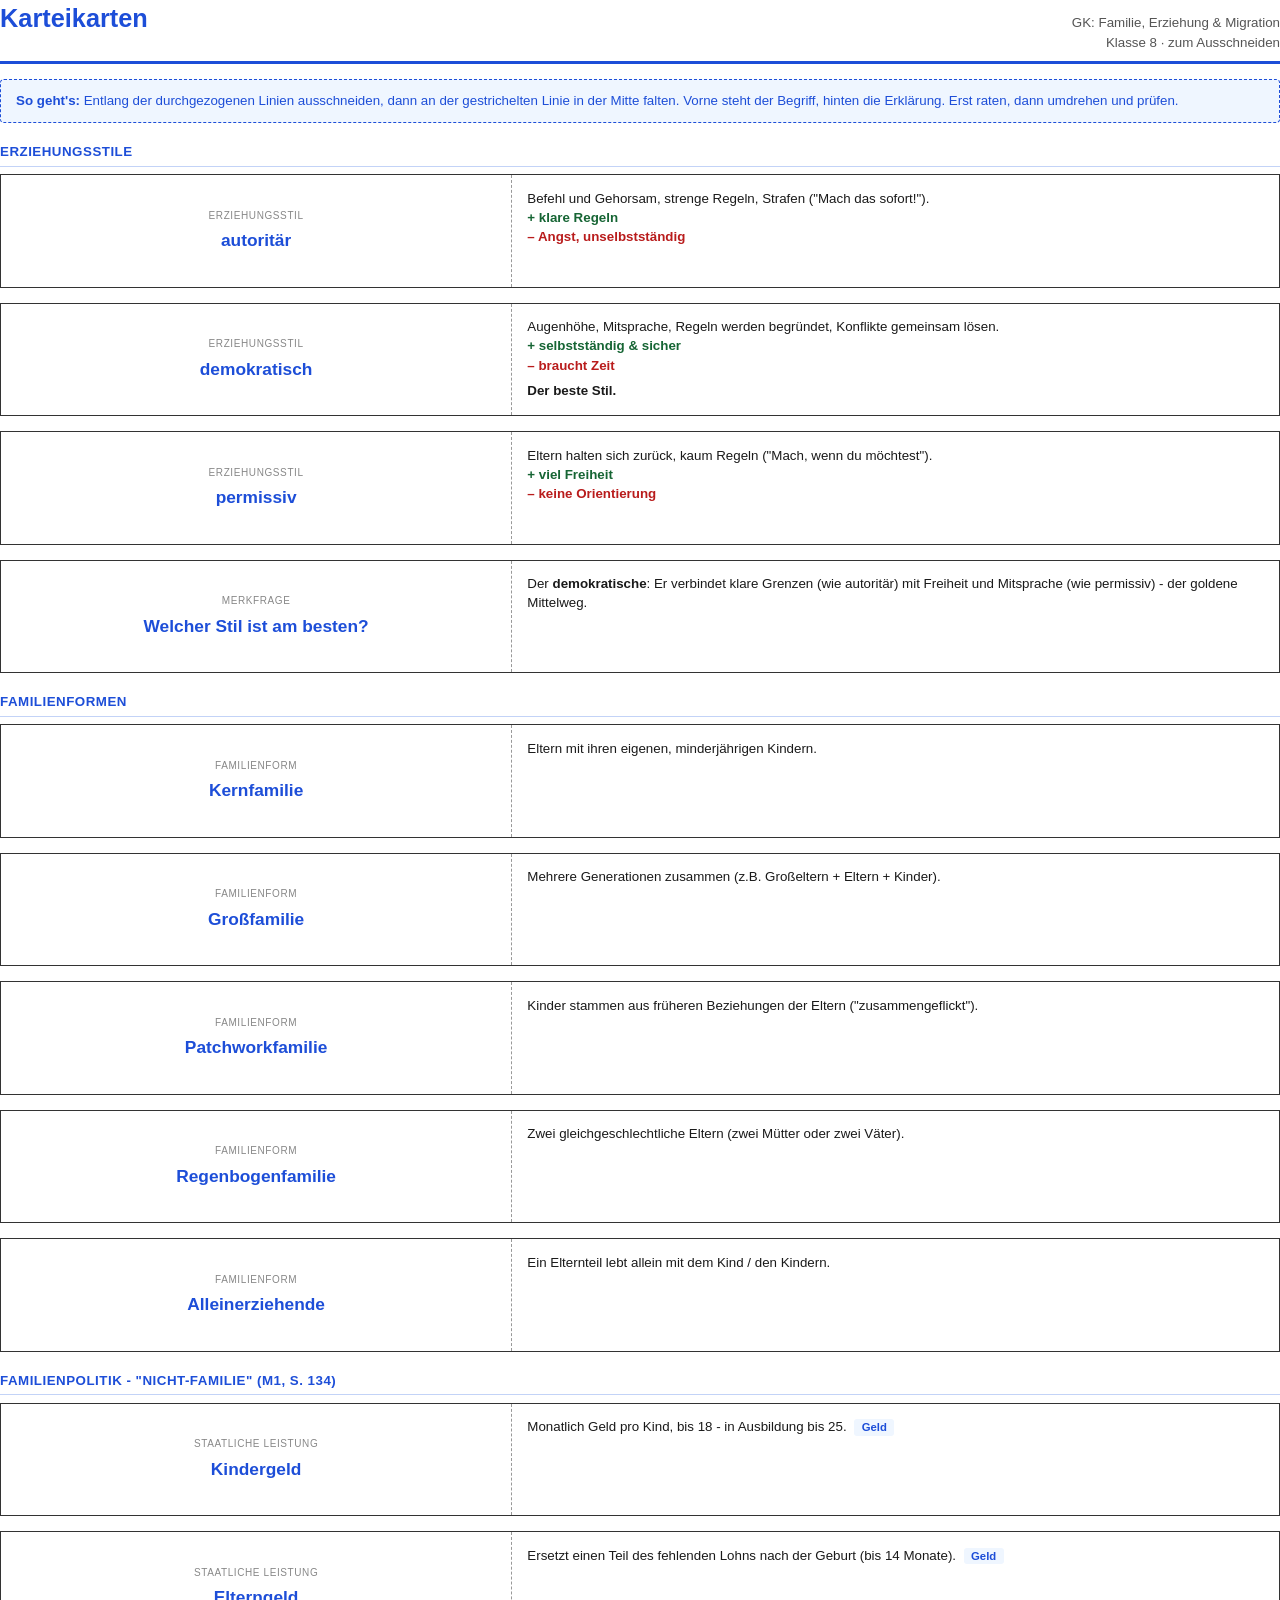
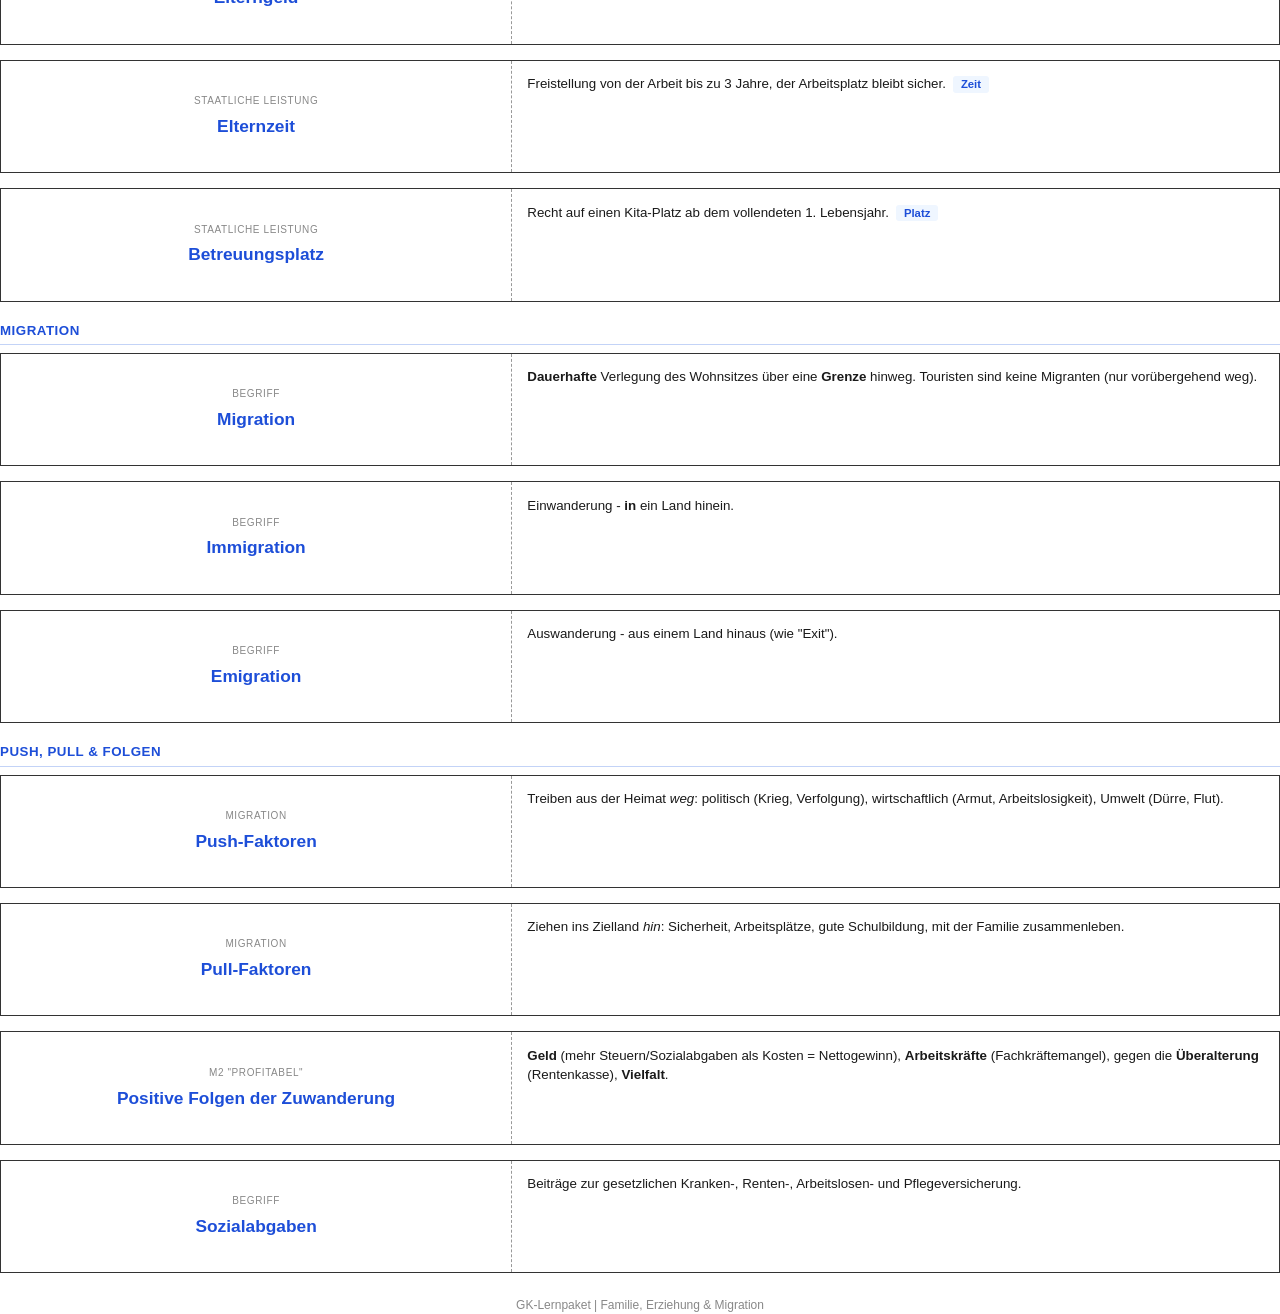
==== pdf/karteikarten.html @ c02a5970 "Druckmaterial erweitert: Karteikarten + Uebungsblatt 2, Lernzettel-Feinschliff - Karteikarten zum Au" ====
<!DOCTYPE html>
<html lang="de">
<head>
<meta charset="UTF-8">
<title>Karteikarten - GK-Arbeit: Familie, Erziehung & Migration</title>
<link rel="stylesheet" href="print.css">
<style>
  /* Karteikarten-Layout: einseitig drucken, ausschneiden, in der Mitte falten. */
  .anleitung {
    background: #eff6ff; border: 1px dashed #1d4ed8; border-radius: 4px;
    padding: 3mm 4mm; font-size: 10pt; color: #1d4ed8; margin-bottom: 5mm;
  }
  .karte {
    display: flex; width: 100%; border: 1.4px solid #333;
    min-height: 30mm; margin-bottom: 4mm; page-break-inside: avoid;
  }
  .karte .vorne {
    width: 40%; border-right: 1.4px dashed #999; padding: 3mm 4mm;
    display: flex; flex-direction: column; justify-content: center; text-align: center;
  }
  .karte .hinten {
    width: 60%; padding: 3.5mm 4mm; font-size: 10pt; line-height: 1.45;
  }
  .karte .hinten .plus, .karte .hinten .minus { display: block; }
  .karte .hinten .extra { display: block; margin-top: 1.5mm; }
  .karte .kategorie {
    font-size: 7.5pt; color: #888; text-transform: uppercase; letter-spacing: .6px; margin-bottom: 1.5mm;
  }
  .karte .begriff { font-weight: 700; font-size: 13pt; color: #1d4ed8; }
  .karte .hinten .plus { color: #166534; font-weight: 600; }
  .karte .hinten .minus { color: #b91c1c; font-weight: 600; }
  .karte .hinten .art {
    display: inline-block; white-space: nowrap; background: #eff6ff; color: #1d4ed8;
    font-weight: 700; font-size: 8.5pt; padding: 0 2mm; border-radius: 3px; margin-left: 1mm;
  }
  .gruppe-titel {
    font-size: 10pt; color: #1d4ed8; font-weight: 700; text-transform: uppercase;
    letter-spacing: .5px; margin: 5mm 0 2mm; border-bottom: 1px solid #c3d3f7; padding-bottom: 1mm;
  }
</style>
</head>
<body>

<div class="kopf">
  <h1>Karteikarten</h1>
  <div class="meta">GK: Familie, Erziehung &amp; Migration<br>Klasse 8 &middot; zum Ausschneiden</div>
</div>

<div class="anleitung">
  <strong>So geht's:</strong> Entlang der durchgezogenen Linien ausschneiden, dann an der gestrichelten
  Linie in der Mitte falten. Vorne steht der Begriff, hinten die Erklärung. Erst raten, dann umdrehen
  und prüfen.
</div>

<div class="gruppe-titel">Erziehungsstile</div>

<div class="karte">
  <div class="vorne"><div class="kategorie">Erziehungsstil</div><div class="begriff">autoritär</div></div>
  <div class="hinten">Befehl und Gehorsam, strenge Regeln, Strafen ("Mach das sofort!").
    <span class="plus">+ klare Regeln</span><span class="minus">&ndash; Angst, unselbstständig</span></div>
</div>
<div class="karte">
  <div class="vorne"><div class="kategorie">Erziehungsstil</div><div class="begriff">demokratisch</div></div>
  <div class="hinten">Augenhöhe, Mitsprache, Regeln werden begründet, Konflikte gemeinsam lösen.
    <span class="plus">+ selbstständig &amp; sicher</span><span class="minus">&ndash; braucht Zeit</span>
    <strong class="extra">Der beste Stil.</strong></div>
</div>
<div class="karte">
  <div class="vorne"><div class="kategorie">Erziehungsstil</div><div class="begriff">permissiv</div></div>
  <div class="hinten">Eltern halten sich zurück, kaum Regeln ("Mach, wenn du möchtest").
    <span class="plus">+ viel Freiheit</span><span class="minus">&ndash; keine Orientierung</span></div>
</div>
<div class="karte">
  <div class="vorne"><div class="kategorie">Merkfrage</div><div class="begriff">Welcher Stil ist am besten?</div></div>
  <div class="hinten">Der <strong>demokratische</strong>: Er verbindet klare Grenzen (wie autoritär) mit
    Freiheit und Mitsprache (wie permissiv) - der goldene Mittelweg.</div>
</div>

<div class="gruppe-titel">Familienformen</div>

<div class="karte">
  <div class="vorne"><div class="kategorie">Familienform</div><div class="begriff">Kernfamilie</div></div>
  <div class="hinten">Eltern mit ihren eigenen, minderjährigen Kindern.</div>
</div>
<div class="karte">
  <div class="vorne"><div class="kategorie">Familienform</div><div class="begriff">Großfamilie</div></div>
  <div class="hinten">Mehrere Generationen zusammen (z.B. Großeltern + Eltern + Kinder).</div>
</div>
<div class="karte">
  <div class="vorne"><div class="kategorie">Familienform</div><div class="begriff">Patchworkfamilie</div></div>
  <div class="hinten">Kinder stammen aus früheren Beziehungen der Eltern ("zusammengeflickt").</div>
</div>
<div class="karte">
  <div class="vorne"><div class="kategorie">Familienform</div><div class="begriff">Regenbogenfamilie</div></div>
  <div class="hinten">Zwei gleichgeschlechtliche Eltern (zwei Mütter oder zwei Väter).</div>
</div>
<div class="karte">
  <div class="vorne"><div class="kategorie">Familienform</div><div class="begriff">Alleinerziehende</div></div>
  <div class="hinten">Ein Elternteil lebt allein mit dem Kind / den Kindern.</div>
</div>

<div class="gruppe-titel">Familienpolitik - "Nicht-Familie" (M1, S. 134)</div>

<div class="karte">
  <div class="vorne"><div class="kategorie">staatliche Leistung</div><div class="begriff">Kindergeld</div></div>
  <div class="hinten">Monatlich Geld pro Kind, bis 18 - in Ausbildung bis 25. <span class="art">Geld</span></div>
</div>
<div class="karte">
  <div class="vorne"><div class="kategorie">staatliche Leistung</div><div class="begriff">Elterngeld</div></div>
  <div class="hinten">Ersetzt einen Teil des fehlenden Lohns nach der Geburt (bis 14 Monate). <span class="art">Geld</span></div>
</div>
<div class="karte">
  <div class="vorne"><div class="kategorie">staatliche Leistung</div><div class="begriff">Elternzeit</div></div>
  <div class="hinten">Freistellung von der Arbeit bis zu 3 Jahre, der Arbeitsplatz bleibt sicher. <span class="art">Zeit</span></div>
</div>
<div class="karte">
  <div class="vorne"><div class="kategorie">staatliche Leistung</div><div class="begriff">Betreuungsplatz</div></div>
  <div class="hinten">Recht auf einen Kita-Platz ab dem vollendeten 1. Lebensjahr. <span class="art">Platz</span></div>
</div>

<div class="gruppe-titel">Migration</div>

<div class="karte">
  <div class="vorne"><div class="kategorie">Begriff</div><div class="begriff">Migration</div></div>
  <div class="hinten"><strong>Dauerhafte</strong> Verlegung des Wohnsitzes über eine <strong>Grenze</strong>
    hinweg. Touristen sind keine Migranten (nur vorübergehend weg).</div>
</div>
<div class="karte">
  <div class="vorne"><div class="kategorie">Begriff</div><div class="begriff">Immigration</div></div>
  <div class="hinten">Einwanderung - <strong>in</strong> ein Land hinein.</div>
</div>
<div class="karte">
  <div class="vorne"><div class="kategorie">Begriff</div><div class="begriff">Emigration</div></div>
  <div class="hinten">Auswanderung - aus einem Land hinaus (wie "Exit").</div>
</div>

<div class="gruppe-titel">Push, Pull &amp; Folgen</div>

<div class="karte">
  <div class="vorne"><div class="kategorie">Migration</div><div class="begriff">Push-Faktoren</div></div>
  <div class="hinten">Treiben aus der Heimat <em>weg</em>: politisch (Krieg, Verfolgung), wirtschaftlich
    (Armut, Arbeitslosigkeit), Umwelt (Dürre, Flut).</div>
</div>
<div class="karte">
  <div class="vorne"><div class="kategorie">Migration</div><div class="begriff">Pull-Faktoren</div></div>
  <div class="hinten">Ziehen ins Zielland <em>hin</em>: Sicherheit, Arbeitsplätze, gute Schulbildung,
    mit der Familie zusammenleben.</div>
</div>
<div class="karte">
  <div class="vorne"><div class="kategorie">M2 "Profitabel"</div><div class="begriff">Positive Folgen der Zuwanderung</div></div>
  <div class="hinten"><strong>Geld</strong> (mehr Steuern/Sozialabgaben als Kosten = Nettogewinn),
    <strong>Arbeitskräfte</strong> (Fachkräftemangel), gegen die <strong>Überalterung</strong>
    (Rentenkasse), <strong>Vielfalt</strong>.</div>
</div>
<div class="karte">
  <div class="vorne"><div class="kategorie">Begriff</div><div class="begriff">Sozialabgaben</div></div>
  <div class="hinten">Beiträge zur gesetzlichen Kranken-, Renten-, Arbeitslosen- und Pflegeversicherung.</div>
</div>

<div class="fuss">GK-Lernpaket | Familie, Erziehung &amp; Migration</div>

</body>
</html>
---- pdf/print.css ----
/* Gemeinsames Druck-Stylesheet fuer das Englisch-KA4-Lernpaket.
   A4, klare Struktur, korrekte Umlaute, genug Schreibplatz. */

@page { size: A4; margin: 16mm 15mm; }

* { box-sizing: border-box; }

body {
  font-family: "Helvetica Neue", Arial, sans-serif;
  color: #1a1a1a;
  font-size: 11.5pt;
  line-height: 1.5;
  margin: 0;
}

h1 {
  font-size: 19pt;
  color: #1d4ed8;
  margin: 0 0 2mm;
}
h2 {
  font-size: 14pt;
  color: #1d4ed8;
  margin: 7mm 0 2mm;
  border-bottom: 2px solid #1d4ed8;
  padding-bottom: 1mm;
}
h3 { font-size: 12pt; margin: 4mm 0 1.5mm; }

.kopf {
  display: flex;
  justify-content: space-between;
  align-items: baseline;
  border-bottom: 3px solid #1d4ed8;
  padding-bottom: 2mm;
  margin-bottom: 4mm;
}
.kopf .meta { font-size: 10pt; color: #555; text-align: right; }

.intro { font-size: 10.5pt; color: #333; margin-bottom: 4mm; }

.name-zeile {
  font-size: 10.5pt;
  margin-bottom: 4mm;
  color: #333;
}

/* Tabellen */
table { width: 100%; border-collapse: collapse; margin: 2mm 0 4mm; }
th, td { border: 1px solid #bbb; padding: 2mm 3mm; text-align: left; vertical-align: top; }
th { background: #e8eefc; font-size: 10.5pt; }
td.en { font-weight: 600; width: 42%; }
td.de { width: 46%; }
td.chk { width: 12%; text-align: center; color: #999; }

/* Vokabel-Lernblatt: Falt-/Abdeck-Hinweis */
.fold-hint {
  font-size: 9.5pt; color: #1d4ed8; background: #eff6ff;
  border: 1px dashed #1d4ed8; padding: 2mm 3mm; border-radius: 3px;
  margin-bottom: 4mm;
}

/* Boxen */
.box { border: 1px solid #ccc; border-radius: 4px; padding: 3mm 4mm; margin: 3mm 0; }
.box-rule { background: #f7f9ff; border-color: #c3d3f7; }
.box-tip { background: #fffbeb; border-color: #f1d58a; }
.box-warn { background: #fef2f2; border-color: #f3b4b4; }
.box h3 { margin-top: 0; }

.beispiel { font-style: italic; color: #1d4ed8; }
.signal { font-weight: 600; }
code { background: #eee; padding: 0 2px; border-radius: 2px; font-size: 10.5pt; }

/* Aufgaben / Schreiblinien */
ol.aufgaben { margin: 0 0 4mm; padding-left: 6mm; }
ol.aufgaben > li { margin-bottom: 3.5mm; }
.luecke {
  display: inline-block; min-width: 38mm; border-bottom: 1.2px solid #444;
  height: 5mm; vertical-align: bottom;
}
.luecke-kurz { min-width: 22mm; }
.luecke-lang { min-width: 55mm; }
.schreiblinie { border-bottom: 1px solid #999; height: 8mm; margin: 0; }
.schreibfeld { margin-top: 2mm; }
.hinweis { font-size: 10pt; color: #666; }
.punkte { float: right; font-size: 9.5pt; color: #888; font-weight: 600; }

/* Loesungen */
.loesung { color: #166534; font-weight: 600; }
.loesungen-seite { page-break-before: always; }
.loesungen-seite h1 { color: #166534; }
.loesungen-seite h2 { color: #166534; border-bottom-color: #166534; }

.seitenumbruch { page-break-before: always; }
.fuss { margin-top: 6mm; font-size: 9pt; color: #888; text-align: center; }
.zwei-spalten { column-count: 2; column-gap: 8mm; }
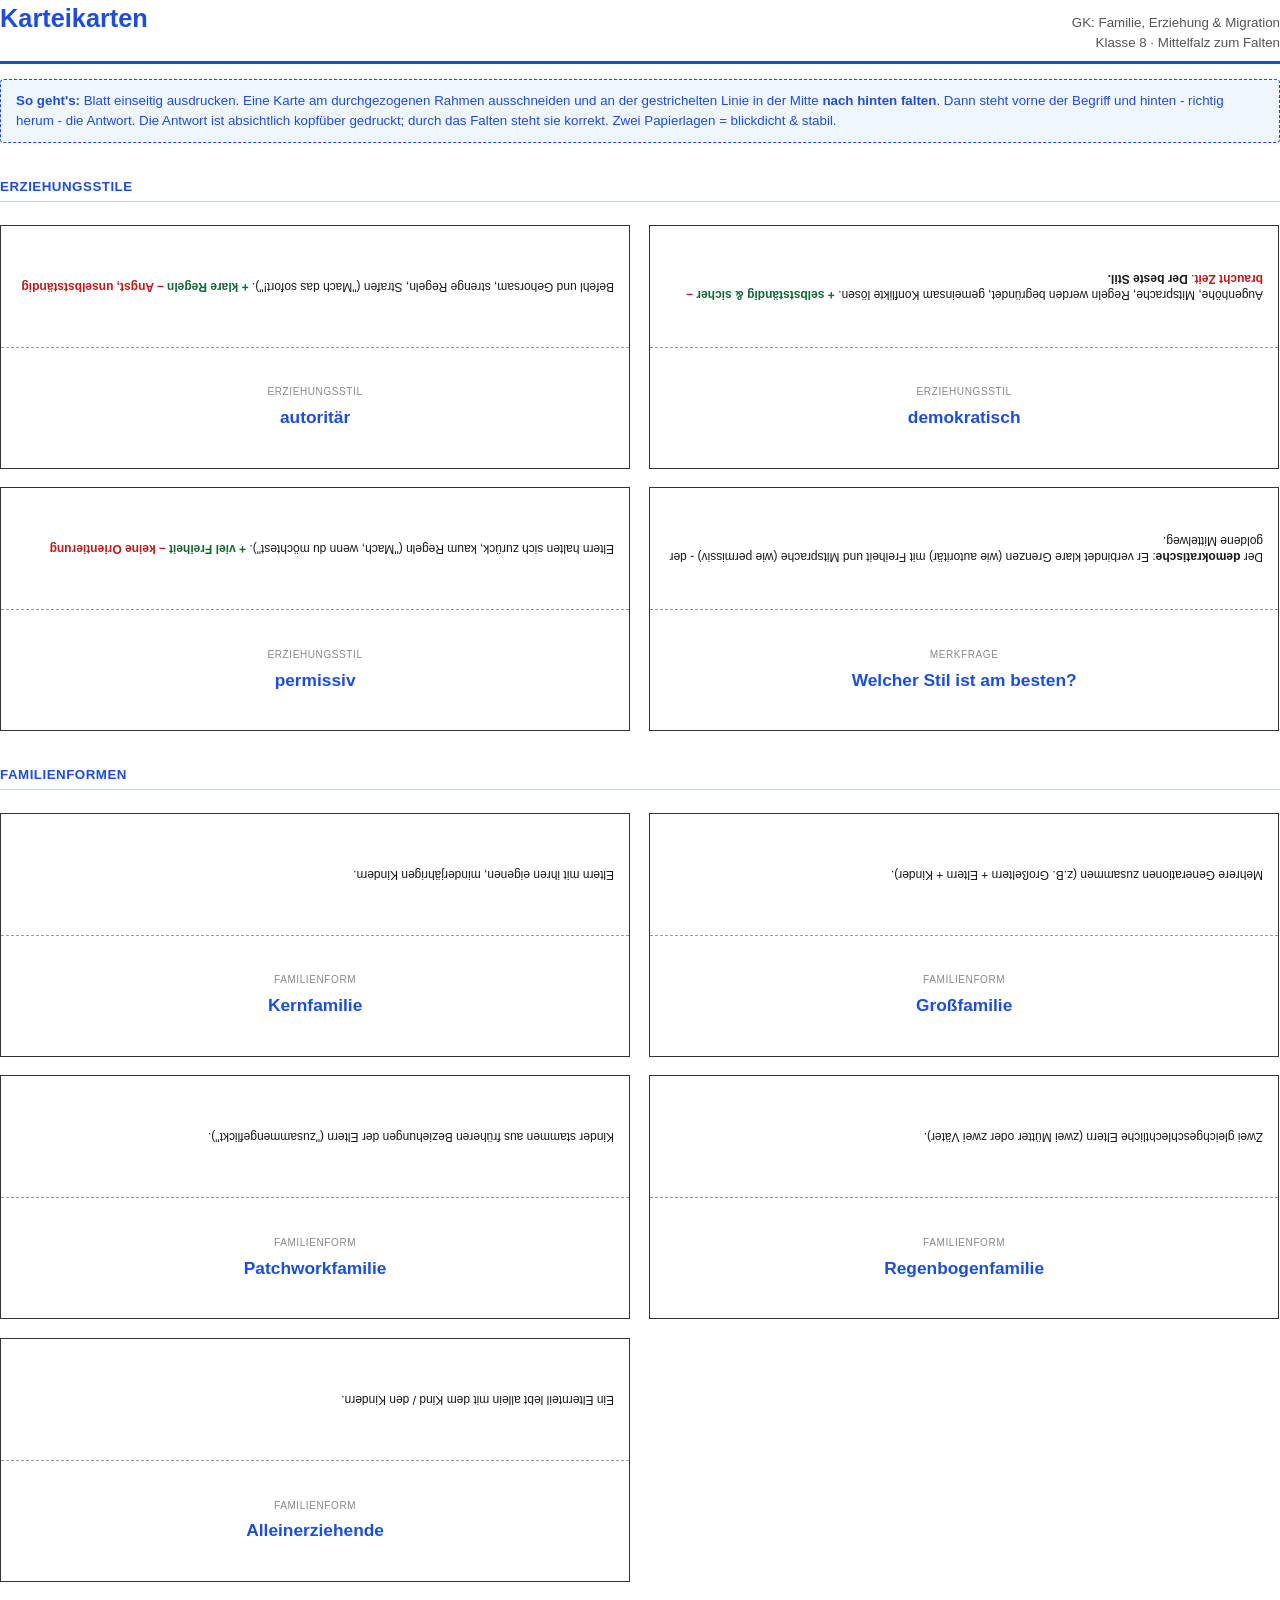
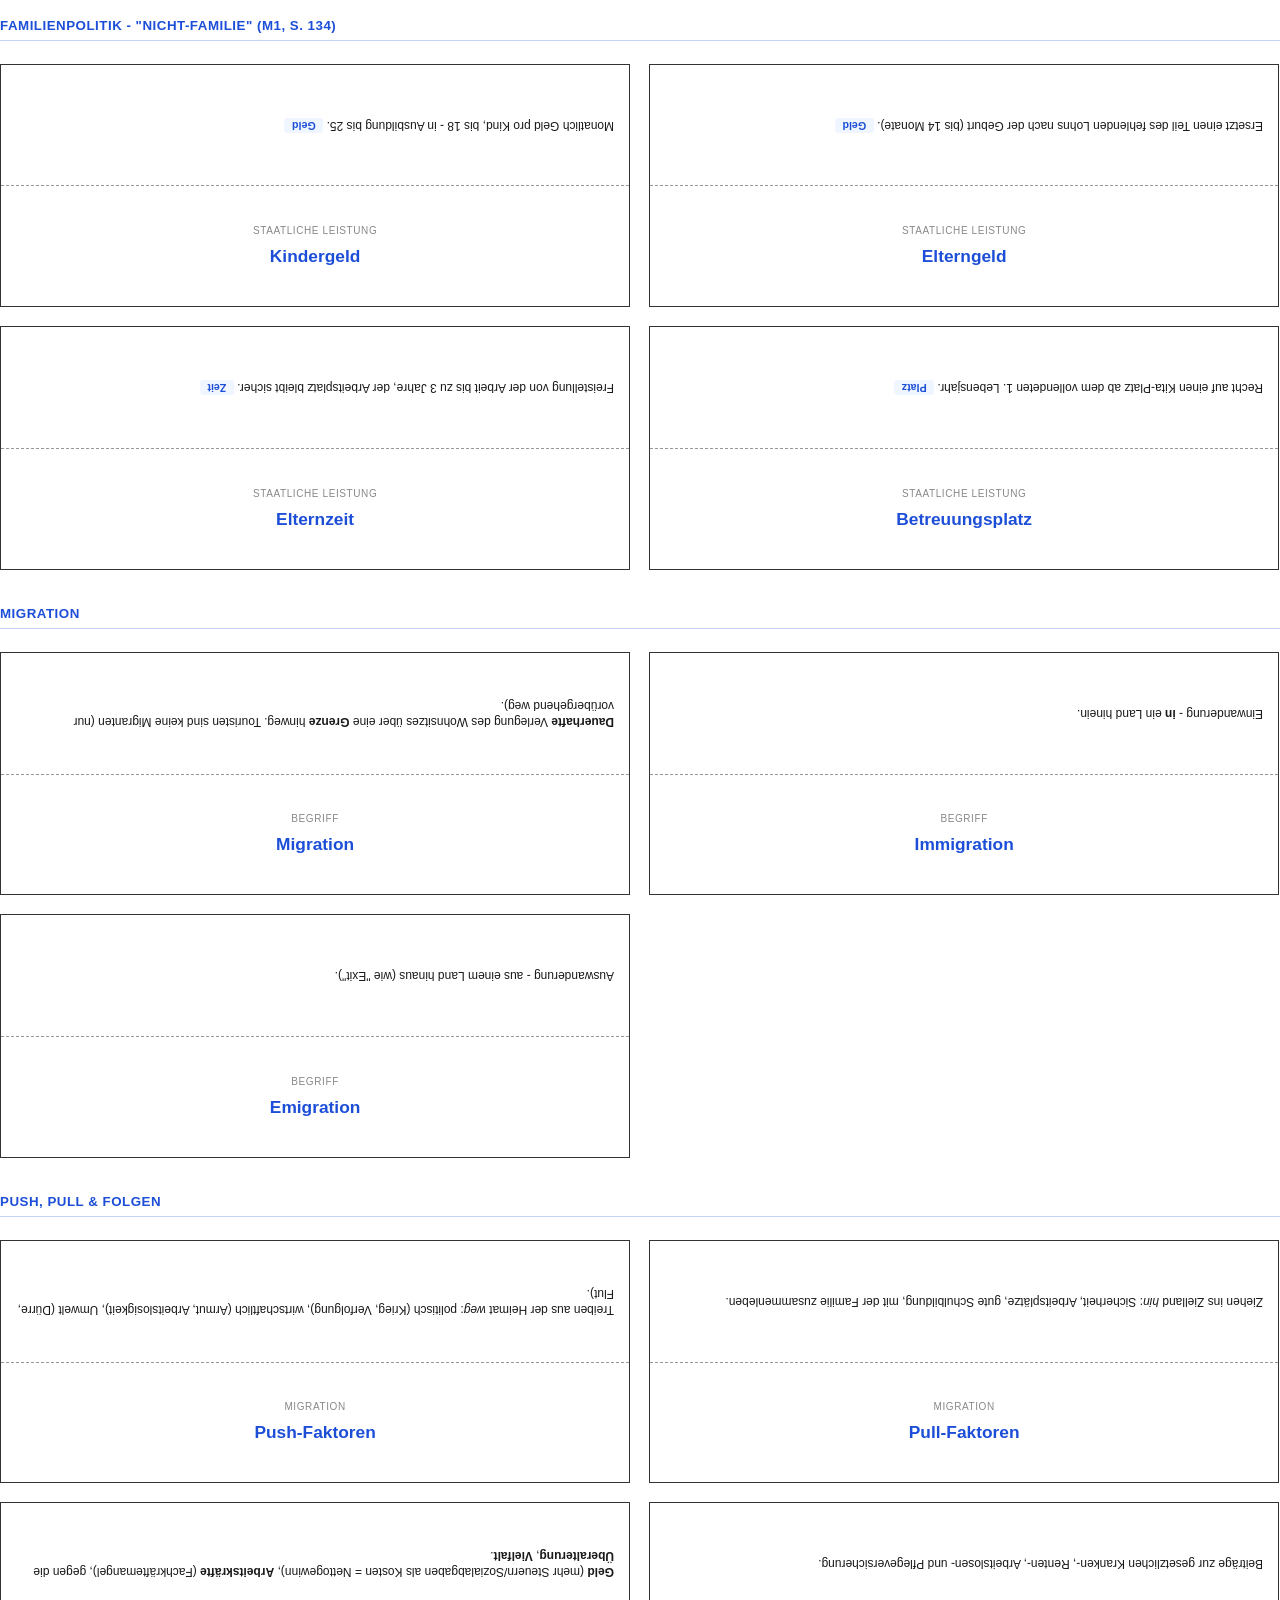
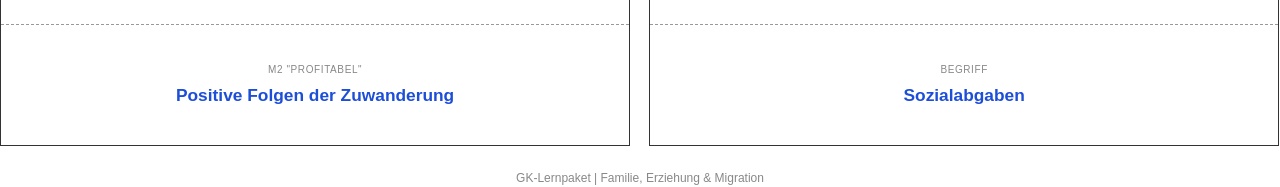
==== commit 4f94a1c2: "Karteikarten als Mittelfalz-Faltkarten (einseitig) - Pro Karte ein Streifen: Begriff unten (normal)," ====
--- a/pdf/karteikarten.html
+++ b/pdf/karteikarten.html
@@ -5,37 +5,40 @@
 <title>Karteikarten - GK-Arbeit: Familie, Erziehung & Migration</title>
 <link rel="stylesheet" href="print.css">
 <style>
-  /* Karteikarten-Layout: einseitig drucken, ausschneiden, in der Mitte falten. */
+  /* Mittelfalz-Karteikarten: einseitig drucken, ausschneiden, in der Mitte
+     nach HINTEN falten. Begriff unten (vorne), Antwort oben kopfüber -
+     nach dem Falten steht die Antwort hinten richtig herum. Zwei Lagen =
+     blickdicht & stabil, kein Duplexdrucker nötig. */
   .anleitung {
     background: #eff6ff; border: 1px dashed #1d4ed8; border-radius: 4px;
     padding: 3mm 4mm; font-size: 10pt; color: #1d4ed8; margin-bottom: 5mm;
   }
+  .karten-grid { display: flex; flex-wrap: wrap; gap: 5mm; }
+  .gruppe-titel {
+    width: 100%; font-size: 10pt; color: #1d4ed8; font-weight: 700; text-transform: uppercase;
+    letter-spacing: .5px; margin: 4mm 0 1mm; border-bottom: 1px solid #c3d3f7; padding-bottom: 1mm;
+  }
   .karte {
-    display: flex; width: 100%; border: 1.4px solid #333;
-    min-height: 30mm; margin-bottom: 4mm; page-break-inside: avoid;
+    width: calc(50% - 2.6mm); border: 1.4px solid #333;
+    page-break-inside: avoid; break-inside: avoid;
   }
-  .karte .vorne {
-    width: 40%; border-right: 1.4px dashed #999; padding: 3mm 4mm;
-    display: flex; flex-direction: column; justify-content: center; text-align: center;
+  .haelfte {
+    height: 32mm; box-sizing: border-box; padding: 3mm 4mm; overflow: hidden;
+    display: flex; flex-direction: column; justify-content: center;
   }
-  .karte .hinten {
-    width: 60%; padding: 3.5mm 4mm; font-size: 10pt; line-height: 1.45;
-  }
-  .karte .hinten .plus, .karte .hinten .minus { display: block; }
-  .karte .hinten .extra { display: block; margin-top: 1.5mm; }
-  .karte .kategorie {
+  /* Obere Hälfte = Antwort, kopfüber gedruckt */
+  .antwort { transform: rotate(180deg); font-size: 9pt; line-height: 1.35; }
+  /* Untere Hälfte = Begriff (Vorderseite), Faltlinie als obere Kante */
+  .begriff { border-top: 1.5px dashed #999; text-align: center; }
+  .begriff .kategorie {
     font-size: 7.5pt; color: #888; text-transform: uppercase; letter-spacing: .6px; margin-bottom: 1.5mm;
   }
-  .karte .begriff { font-weight: 700; font-size: 13pt; color: #1d4ed8; }
-  .karte .hinten .plus { color: #166534; font-weight: 600; }
-  .karte .hinten .minus { color: #b91c1c; font-weight: 600; }
-  .karte .hinten .art {
+  .begriff .wort { font-weight: 700; font-size: 13pt; color: #1d4ed8; }
+  .antwort .plus { color: #166534; font-weight: 600; }
+  .antwort .minus { color: #b91c1c; font-weight: 600; }
+  .antwort .art {
     display: inline-block; white-space: nowrap; background: #eff6ff; color: #1d4ed8;
-    font-weight: 700; font-size: 8.5pt; padding: 0 2mm; border-radius: 3px; margin-left: 1mm;
-  }
-  .gruppe-titel {
-    font-size: 10pt; color: #1d4ed8; font-weight: 700; text-transform: uppercase;
-    letter-spacing: .5px; margin: 5mm 0 2mm; border-bottom: 1px solid #c3d3f7; padding-bottom: 1mm;
+    font-weight: 700; font-size: 8pt; padding: 0 2mm; border-radius: 3px;
   }
 </style>
 </head>
@@ -43,118 +46,137 @@
 
 <div class="kopf">
   <h1>Karteikarten</h1>
-  <div class="meta">GK: Familie, Erziehung &amp; Migration<br>Klasse 8 &middot; zum Ausschneiden</div>
+  <div class="meta">GK: Familie, Erziehung &amp; Migration<br>Klasse 8 &middot; Mittelfalz zum Falten</div>
 </div>
 
 <div class="anleitung">
-  <strong>So geht's:</strong> Entlang der durchgezogenen Linien ausschneiden, dann an der gestrichelten
-  Linie in der Mitte falten. Vorne steht der Begriff, hinten die Erklärung. Erst raten, dann umdrehen
-  und prüfen.
+  <strong>So geht's:</strong> Blatt einseitig ausdrucken. Eine Karte am durchgezogenen Rahmen
+  ausschneiden und an der gestrichelten Linie in der Mitte <strong>nach hinten falten</strong>.
+  Dann steht vorne der Begriff und hinten - richtig herum - die Antwort. Die Antwort ist absichtlich
+  kopfüber gedruckt; durch das Falten steht sie korrekt. Zwei Papierlagen = blickdicht &amp; stabil.
 </div>
 
-<div class="gruppe-titel">Erziehungsstile</div>
+<div class="karten-grid">
 
-<div class="karte">
-  <div class="vorne"><div class="kategorie">Erziehungsstil</div><div class="begriff">autoritär</div></div>
-  <div class="hinten">Befehl und Gehorsam, strenge Regeln, Strafen ("Mach das sofort!").
-    <span class="plus">+ klare Regeln</span><span class="minus">&ndash; Angst, unselbstständig</span></div>
-</div>
-<div class="karte">
-  <div class="vorne"><div class="kategorie">Erziehungsstil</div><div class="begriff">demokratisch</div></div>
-  <div class="hinten">Augenhöhe, Mitsprache, Regeln werden begründet, Konflikte gemeinsam lösen.
-    <span class="plus">+ selbstständig &amp; sicher</span><span class="minus">&ndash; braucht Zeit</span>
-    <strong class="extra">Der beste Stil.</strong></div>
-</div>
-<div class="karte">
-  <div class="vorne"><div class="kategorie">Erziehungsstil</div><div class="begriff">permissiv</div></div>
-  <div class="hinten">Eltern halten sich zurück, kaum Regeln ("Mach, wenn du möchtest").
-    <span class="plus">+ viel Freiheit</span><span class="minus">&ndash; keine Orientierung</span></div>
-</div>
-<div class="karte">
-  <div class="vorne"><div class="kategorie">Merkfrage</div><div class="begriff">Welcher Stil ist am besten?</div></div>
-  <div class="hinten">Der <strong>demokratische</strong>: Er verbindet klare Grenzen (wie autoritär) mit
-    Freiheit und Mitsprache (wie permissiv) - der goldene Mittelweg.</div>
-</div>
+  <div class="gruppe-titel">Erziehungsstile</div>
 
-<div class="gruppe-titel">Familienformen</div>
+  <div class="karte">
+    <div class="haelfte antwort"><div>Befehl und Gehorsam, strenge Regeln, Strafen ("Mach das sofort!").
+      <span class="plus">+ klare Regeln</span> <span class="minus">&ndash; Angst, unselbstständig</span></div></div>
+    <div class="haelfte begriff"><div class="kategorie">Erziehungsstil</div><div class="wort">autoritär</div></div>
+  </div>
 
-<div class="karte">
-  <div class="vorne"><div class="kategorie">Familienform</div><div class="begriff">Kernfamilie</div></div>
-  <div class="hinten">Eltern mit ihren eigenen, minderjährigen Kindern.</div>
-</div>
-<div class="karte">
-  <div class="vorne"><div class="kategorie">Familienform</div><div class="begriff">Großfamilie</div></div>
-  <div class="hinten">Mehrere Generationen zusammen (z.B. Großeltern + Eltern + Kinder).</div>
-</div>
-<div class="karte">
-  <div class="vorne"><div class="kategorie">Familienform</div><div class="begriff">Patchworkfamilie</div></div>
-  <div class="hinten">Kinder stammen aus früheren Beziehungen der Eltern ("zusammengeflickt").</div>
-</div>
-<div class="karte">
-  <div class="vorne"><div class="kategorie">Familienform</div><div class="begriff">Regenbogenfamilie</div></div>
-  <div class="hinten">Zwei gleichgeschlechtliche Eltern (zwei Mütter oder zwei Väter).</div>
-</div>
-<div class="karte">
-  <div class="vorne"><div class="kategorie">Familienform</div><div class="begriff">Alleinerziehende</div></div>
-  <div class="hinten">Ein Elternteil lebt allein mit dem Kind / den Kindern.</div>
-</div>
+  <div class="karte">
+    <div class="haelfte antwort"><div>Augenhöhe, Mitsprache, Regeln werden begründet, gemeinsam Konflikte lösen.
+      <span class="plus">+ selbstständig &amp; sicher</span> <span class="minus">&ndash; braucht Zeit</span>.
+      <strong>Der beste Stil.</strong></div></div>
+    <div class="haelfte begriff"><div class="kategorie">Erziehungsstil</div><div class="wort">demokratisch</div></div>
+  </div>
 
-<div class="gruppe-titel">Familienpolitik - "Nicht-Familie" (M1, S. 134)</div>
+  <div class="karte">
+    <div class="haelfte antwort"><div>Eltern halten sich zurück, kaum Regeln ("Mach, wenn du möchtest").
+      <span class="plus">+ viel Freiheit</span> <span class="minus">&ndash; keine Orientierung</span></div></div>
+    <div class="haelfte begriff"><div class="kategorie">Erziehungsstil</div><div class="wort">permissiv</div></div>
+  </div>
 
-<div class="karte">
-  <div class="vorne"><div class="kategorie">staatliche Leistung</div><div class="begriff">Kindergeld</div></div>
-  <div class="hinten">Monatlich Geld pro Kind, bis 18 - in Ausbildung bis 25. <span class="art">Geld</span></div>
-</div>
-<div class="karte">
-  <div class="vorne"><div class="kategorie">staatliche Leistung</div><div class="begriff">Elterngeld</div></div>
-  <div class="hinten">Ersetzt einen Teil des fehlenden Lohns nach der Geburt (bis 14 Monate). <span class="art">Geld</span></div>
-</div>
-<div class="karte">
-  <div class="vorne"><div class="kategorie">staatliche Leistung</div><div class="begriff">Elternzeit</div></div>
-  <div class="hinten">Freistellung von der Arbeit bis zu 3 Jahre, der Arbeitsplatz bleibt sicher. <span class="art">Zeit</span></div>
-</div>
-<div class="karte">
-  <div class="vorne"><div class="kategorie">staatliche Leistung</div><div class="begriff">Betreuungsplatz</div></div>
-  <div class="hinten">Recht auf einen Kita-Platz ab dem vollendeten 1. Lebensjahr. <span class="art">Platz</span></div>
-</div>
+  <div class="karte">
+    <div class="haelfte antwort"><div>Der <strong>demokratische</strong>: Er verbindet klare Grenzen (wie autoritär)
+      mit Freiheit und Mitsprache (wie permissiv) - der goldene Mittelweg.</div></div>
+    <div class="haelfte begriff"><div class="kategorie">Merkfrage</div><div class="wort">Welcher Stil ist am besten?</div></div>
+  </div>
 
-<div class="gruppe-titel">Migration</div>
+  <div class="gruppe-titel">Familienformen</div>
 
-<div class="karte">
-  <div class="vorne"><div class="kategorie">Begriff</div><div class="begriff">Migration</div></div>
-  <div class="hinten"><strong>Dauerhafte</strong> Verlegung des Wohnsitzes über eine <strong>Grenze</strong>
-    hinweg. Touristen sind keine Migranten (nur vorübergehend weg).</div>
-</div>
-<div class="karte">
-  <div class="vorne"><div class="kategorie">Begriff</div><div class="begriff">Immigration</div></div>
-  <div class="hinten">Einwanderung - <strong>in</strong> ein Land hinein.</div>
-</div>
-<div class="karte">
-  <div class="vorne"><div class="kategorie">Begriff</div><div class="begriff">Emigration</div></div>
-  <div class="hinten">Auswanderung - aus einem Land hinaus (wie "Exit").</div>
-</div>
+  <div class="karte">
+    <div class="haelfte antwort"><div>Eltern mit ihren eigenen, minderjährigen Kindern.</div></div>
+    <div class="haelfte begriff"><div class="kategorie">Familienform</div><div class="wort">Kernfamilie</div></div>
+  </div>
 
-<div class="gruppe-titel">Push, Pull &amp; Folgen</div>
+  <div class="karte">
+    <div class="haelfte antwort"><div>Mehrere Generationen zusammen (z.B. Großeltern + Eltern + Kinder).</div></div>
+    <div class="haelfte begriff"><div class="kategorie">Familienform</div><div class="wort">Großfamilie</div></div>
+  </div>
 
-<div class="karte">
-  <div class="vorne"><div class="kategorie">Migration</div><div class="begriff">Push-Faktoren</div></div>
-  <div class="hinten">Treiben aus der Heimat <em>weg</em>: politisch (Krieg, Verfolgung), wirtschaftlich
-    (Armut, Arbeitslosigkeit), Umwelt (Dürre, Flut).</div>
-</div>
-<div class="karte">
-  <div class="vorne"><div class="kategorie">Migration</div><div class="begriff">Pull-Faktoren</div></div>
-  <div class="hinten">Ziehen ins Zielland <em>hin</em>: Sicherheit, Arbeitsplätze, gute Schulbildung,
-    mit der Familie zusammenleben.</div>
-</div>
-<div class="karte">
-  <div class="vorne"><div class="kategorie">M2 "Profitabel"</div><div class="begriff">Positive Folgen der Zuwanderung</div></div>
-  <div class="hinten"><strong>Geld</strong> (mehr Steuern/Sozialabgaben als Kosten = Nettogewinn),
-    <strong>Arbeitskräfte</strong> (Fachkräftemangel), gegen die <strong>Überalterung</strong>
-    (Rentenkasse), <strong>Vielfalt</strong>.</div>
-</div>
-<div class="karte">
-  <div class="vorne"><div class="kategorie">Begriff</div><div class="begriff">Sozialabgaben</div></div>
-  <div class="hinten">Beiträge zur gesetzlichen Kranken-, Renten-, Arbeitslosen- und Pflegeversicherung.</div>
+  <div class="karte">
+    <div class="haelfte antwort"><div>Kinder stammen aus früheren Beziehungen der Eltern ("zusammengeflickt").</div></div>
+    <div class="haelfte begriff"><div class="kategorie">Familienform</div><div class="wort">Patchworkfamilie</div></div>
+  </div>
+
+  <div class="karte">
+    <div class="haelfte antwort"><div>Zwei gleichgeschlechtliche Eltern (zwei Mütter oder zwei Väter).</div></div>
+    <div class="haelfte begriff"><div class="kategorie">Familienform</div><div class="wort">Regenbogenfamilie</div></div>
+  </div>
+
+  <div class="karte">
+    <div class="haelfte antwort"><div>Ein Elternteil lebt allein mit dem Kind / den Kindern.</div></div>
+    <div class="haelfte begriff"><div class="kategorie">Familienform</div><div class="wort">Alleinerziehende</div></div>
+  </div>
+
+  <div class="gruppe-titel">Familienpolitik - "Nicht-Familie" (M1, S. 134)</div>
+
+  <div class="karte">
+    <div class="haelfte antwort"><div>Monatlich Geld pro Kind, bis 18 - in Ausbildung bis 25. <span class="art">Geld</span></div></div>
+    <div class="haelfte begriff"><div class="kategorie">staatliche Leistung</div><div class="wort">Kindergeld</div></div>
+  </div>
+
+  <div class="karte">
+    <div class="haelfte antwort"><div>Ersetzt einen Teil des fehlenden Lohns nach der Geburt (bis 14 Monate). <span class="art">Geld</span></div></div>
+    <div class="haelfte begriff"><div class="kategorie">staatliche Leistung</div><div class="wort">Elterngeld</div></div>
+  </div>
+
+  <div class="karte">
+    <div class="haelfte antwort"><div>Freistellung von der Arbeit bis zu 3 Jahre, der Arbeitsplatz bleibt sicher. <span class="art">Zeit</span></div></div>
+    <div class="haelfte begriff"><div class="kategorie">staatliche Leistung</div><div class="wort">Elternzeit</div></div>
+  </div>
+
+  <div class="karte">
+    <div class="haelfte antwort"><div>Recht auf einen Kita-Platz ab dem vollendeten 1. Lebensjahr. <span class="art">Platz</span></div></div>
+    <div class="haelfte begriff"><div class="kategorie">staatliche Leistung</div><div class="wort">Betreuungsplatz</div></div>
+  </div>
+
+  <div class="gruppe-titel">Migration</div>
+
+  <div class="karte">
+    <div class="haelfte antwort"><div><strong>Dauerhafte</strong> Verlegung des Wohnsitzes über eine <strong>Grenze</strong> hinweg.
+      Touristen sind keine Migranten (nur vorübergehend weg).</div></div>
+    <div class="haelfte begriff"><div class="kategorie">Begriff</div><div class="wort">Migration</div></div>
+  </div>
+
+  <div class="karte">
+    <div class="haelfte antwort"><div>Einwanderung - <strong>in</strong> ein Land hinein.</div></div>
+    <div class="haelfte begriff"><div class="kategorie">Begriff</div><div class="wort">Immigration</div></div>
+  </div>
+
+  <div class="karte">
+    <div class="haelfte antwort"><div>Auswanderung - aus einem Land hinaus (wie "Exit").</div></div>
+    <div class="haelfte begriff"><div class="kategorie">Begriff</div><div class="wort">Emigration</div></div>
+  </div>
+
+  <div class="gruppe-titel">Push, Pull &amp; Folgen</div>
+
+  <div class="karte">
+    <div class="haelfte antwort"><div>Treiben aus der Heimat <em>weg</em>: politisch (Krieg, Verfolgung),
+      wirtschaftlich (Armut, Arbeitslosigkeit), Umwelt (Dürre, Flut).</div></div>
+    <div class="haelfte begriff"><div class="kategorie">Migration</div><div class="wort">Push-Faktoren</div></div>
+  </div>
+
+  <div class="karte">
+    <div class="haelfte antwort"><div>Ziehen ins Zielland <em>hin</em>: Sicherheit, Arbeitsplätze, gute Schulbildung,
+      mit der Familie zusammenleben.</div></div>
+    <div class="haelfte begriff"><div class="kategorie">Migration</div><div class="wort">Pull-Faktoren</div></div>
+  </div>
+
+  <div class="karte">
+    <div class="haelfte antwort"><div><strong>Geld</strong> (mehr Steuern/Sozialabgaben als Kosten = Nettogewinn),
+      <strong>Arbeitskräfte</strong> (Fachkräftemangel), gegen die <strong>Überalterung</strong>, <strong>Vielfalt</strong>.</div></div>
+    <div class="haelfte begriff"><div class="kategorie">M2 "Profitabel"</div><div class="wort">Positive Folgen der Zuwanderung</div></div>
+  </div>
+
+  <div class="karte">
+    <div class="haelfte antwort"><div>Beiträge zur gesetzlichen Kranken-, Renten-, Arbeitslosen- und Pflegeversicherung.</div></div>
+    <div class="haelfte begriff"><div class="kategorie">Begriff</div><div class="wort">Sozialabgaben</div></div>
+  </div>
+
 </div>
 
 <div class="fuss">GK-Lernpaket | Familie, Erziehung &amp; Migration</div>
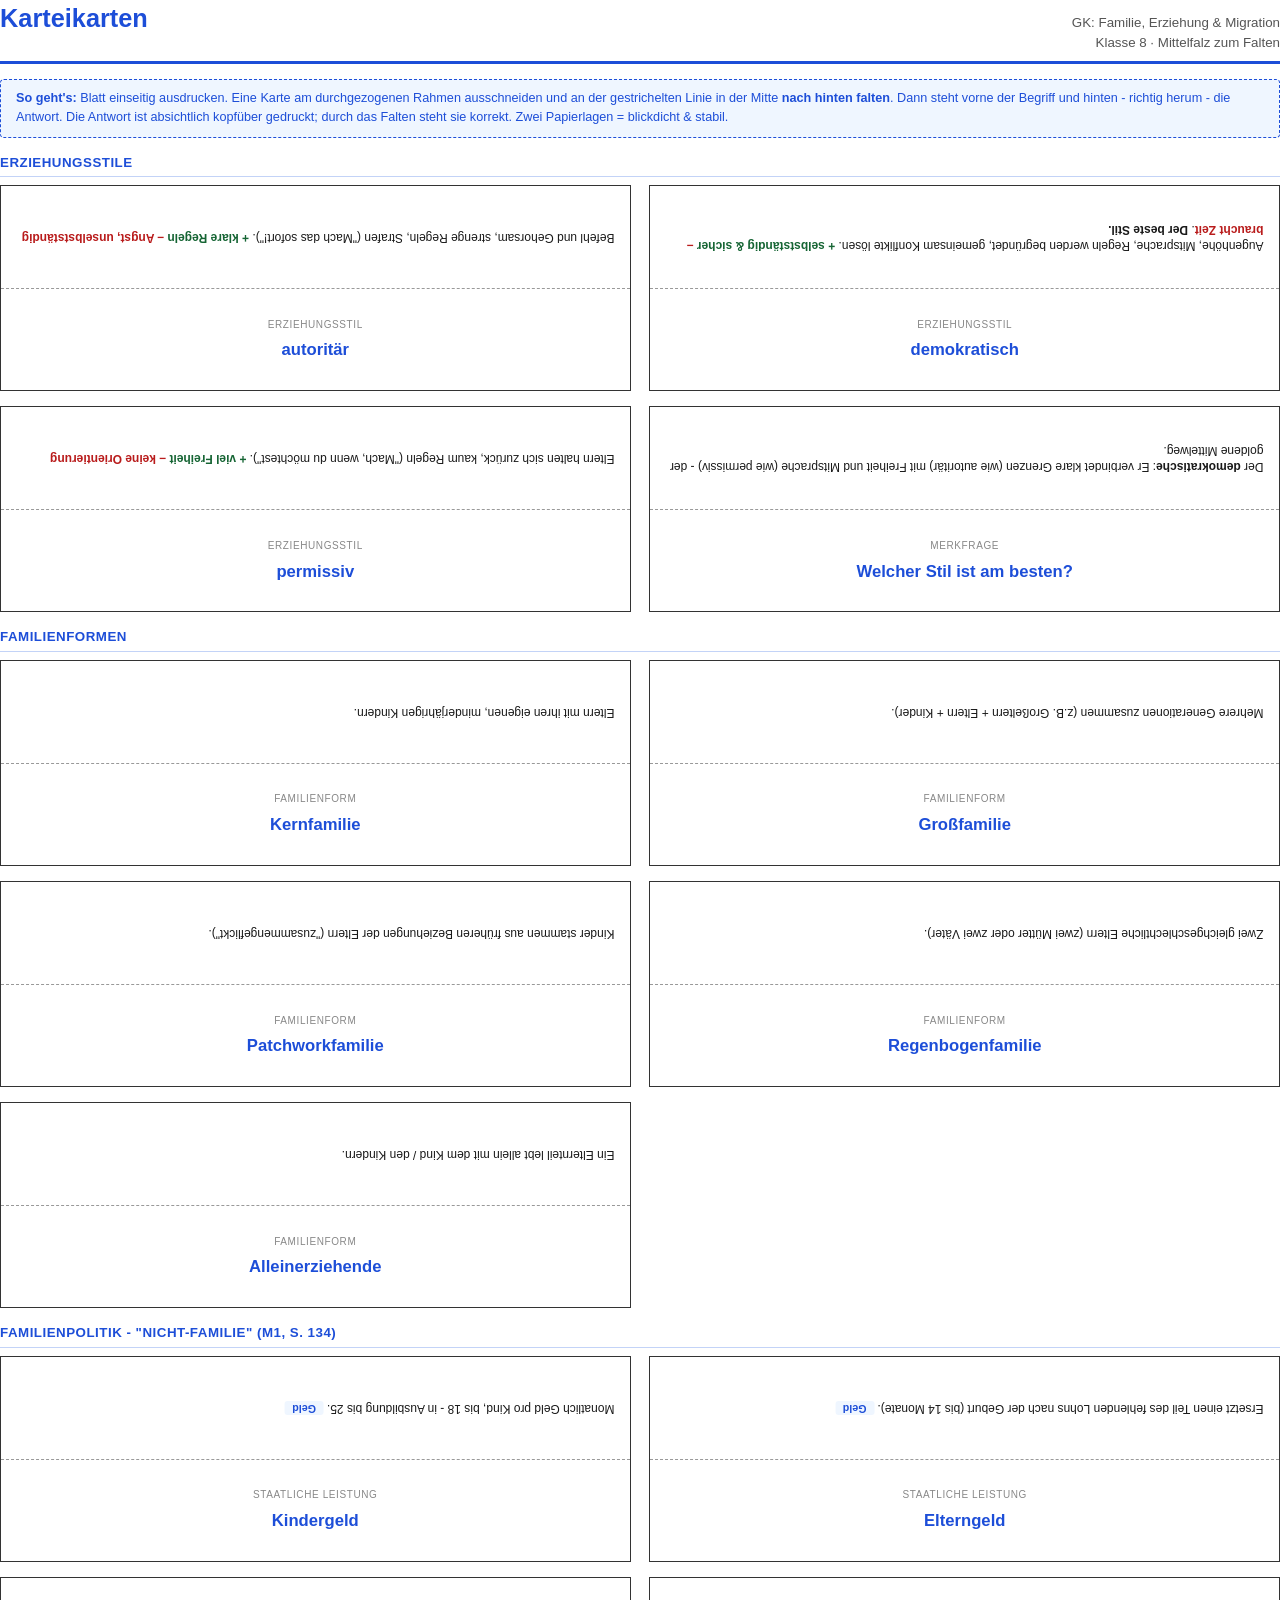
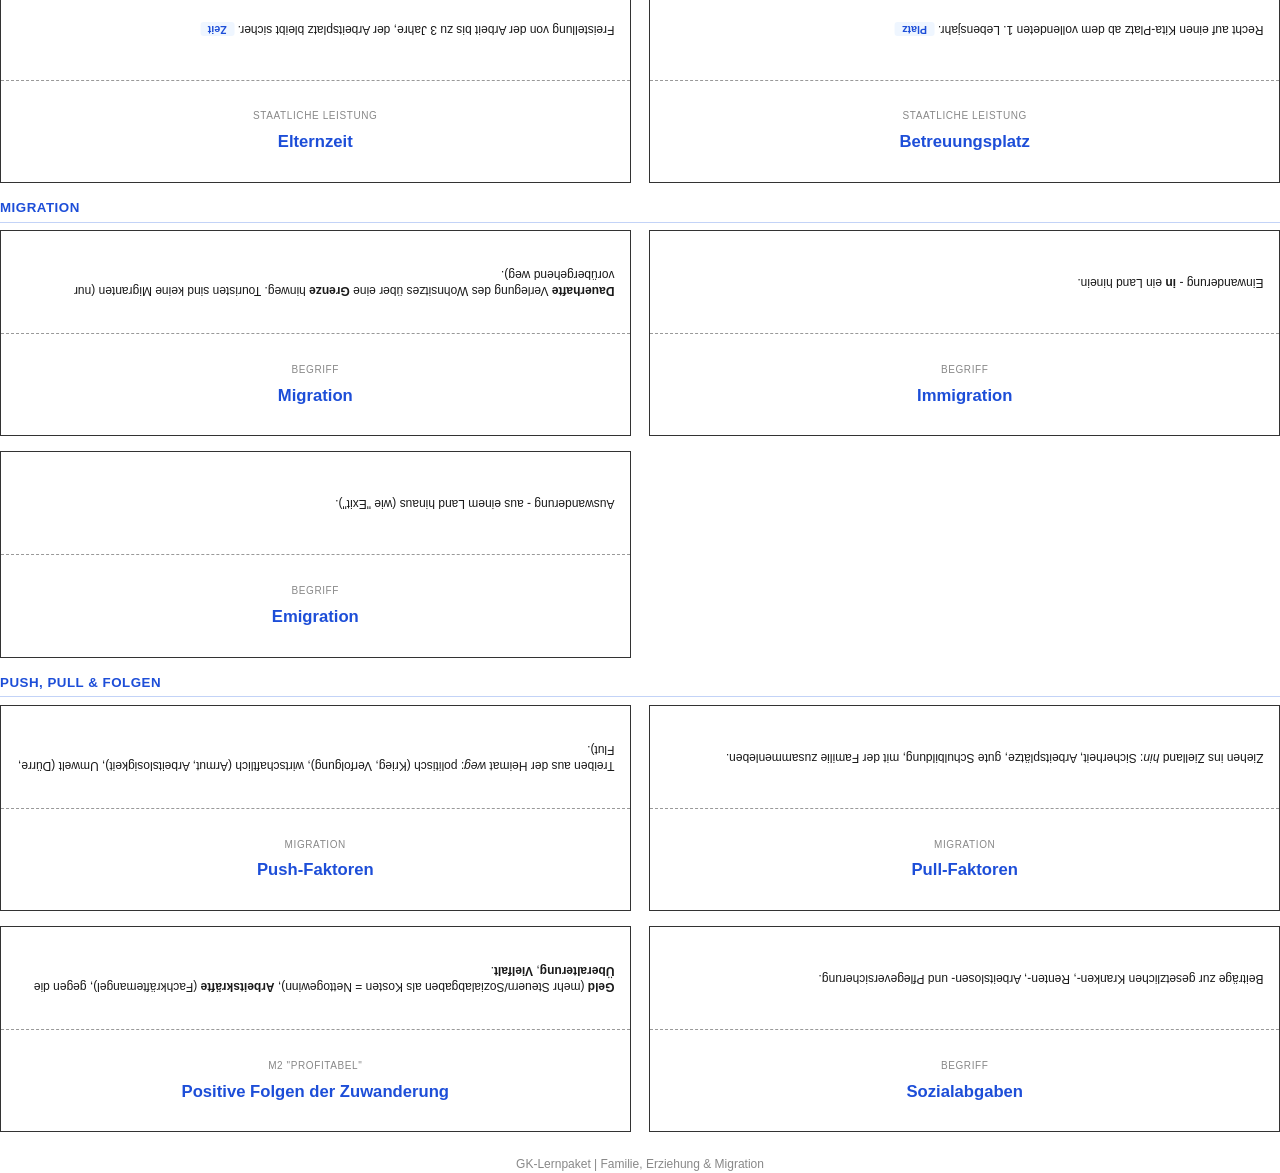
==== commit db552899: "Karteikarten: Karten werden nicht mehr vom Seitenumbruch zerrissen - Je 2 Karten in einer Block-Zeil" ====
--- a/pdf/karteikarten.html
+++ b/pdf/karteikarten.html
@@ -7,33 +7,37 @@
 <style>
   /* Mittelfalz-Karteikarten: einseitig drucken, ausschneiden, in der Mitte
      nach HINTEN falten. Begriff unten (vorne), Antwort oben kopfüber -
-     nach dem Falten steht die Antwort hinten richtig herum. Zwei Lagen =
-     blickdicht & stabil, kein Duplexdrucker nötig. */
+     nach dem Falten steht die Antwort hinten richtig herum.
+
+     Wichtig fürs Drucken: Je zwei Karten stecken in einer .reihe (Block-Element).
+     break-inside: avoid wirkt darauf zuverlässig -> eine Karte wird NIE über
+     einen Seitenumbruch zerrissen, es bricht nur zwischen den Zeilen um. */
   .anleitung {
     background: #eff6ff; border: 1px dashed #1d4ed8; border-radius: 4px;
-    padding: 3mm 4mm; font-size: 10pt; color: #1d4ed8; margin-bottom: 5mm;
+    padding: 2.5mm 4mm; font-size: 9.5pt; color: #1d4ed8; margin-bottom: 4mm;
   }
-  .karten-grid { display: flex; flex-wrap: wrap; gap: 5mm; }
   .gruppe-titel {
-    width: 100%; font-size: 10pt; color: #1d4ed8; font-weight: 700; text-transform: uppercase;
-    letter-spacing: .5px; margin: 4mm 0 1mm; border-bottom: 1px solid #c3d3f7; padding-bottom: 1mm;
+    font-size: 10pt; color: #1d4ed8; font-weight: 700; text-transform: uppercase;
+    letter-spacing: .5px; margin: 3mm 0 2mm; border-bottom: 1px solid #c3d3f7; padding-bottom: 1mm;
+    break-after: avoid; page-break-after: avoid;
   }
-  .karte {
-    width: calc(50% - 2.6mm); border: 1.4px solid #333;
-    page-break-inside: avoid; break-inside: avoid;
+  .reihe {
+    display: flex; gap: 5mm; margin-bottom: 4mm;
+    break-inside: avoid; page-break-inside: avoid;
   }
+  .karte { width: calc(50% - 2.5mm); border: 1.4px solid #333; }
   .haelfte {
-    height: 32mm; box-sizing: border-box; padding: 3mm 4mm; overflow: hidden;
+    height: 27mm; box-sizing: border-box; padding: 2.5mm 4mm; overflow: hidden;
     display: flex; flex-direction: column; justify-content: center;
   }
   /* Obere Hälfte = Antwort, kopfüber gedruckt */
-  .antwort { transform: rotate(180deg); font-size: 9pt; line-height: 1.35; }
+  .antwort { transform: rotate(180deg); font-size: 9pt; line-height: 1.3; }
   /* Untere Hälfte = Begriff (Vorderseite), Faltlinie als obere Kante */
   .begriff { border-top: 1.5px dashed #999; text-align: center; }
   .begriff .kategorie {
     font-size: 7.5pt; color: #888; text-transform: uppercase; letter-spacing: .6px; margin-bottom: 1.5mm;
   }
-  .begriff .wort { font-weight: 700; font-size: 13pt; color: #1d4ed8; }
+  .begriff .wort { font-weight: 700; font-size: 12.5pt; color: #1d4ed8; }
   .antwort .plus { color: #166534; font-weight: 600; }
   .antwort .minus { color: #b91c1c; font-weight: 600; }
   .antwort .art {
@@ -56,127 +60,125 @@
   kopfüber gedruckt; durch das Falten steht sie korrekt. Zwei Papierlagen = blickdicht &amp; stabil.
 </div>
 
-<div class="karten-grid">
-
-  <div class="gruppe-titel">Erziehungsstile</div>
-
+<div class="gruppe-titel">Erziehungsstile</div>
+<div class="reihe">
   <div class="karte">
     <div class="haelfte antwort"><div>Befehl und Gehorsam, strenge Regeln, Strafen ("Mach das sofort!").
       <span class="plus">+ klare Regeln</span> <span class="minus">&ndash; Angst, unselbstständig</span></div></div>
     <div class="haelfte begriff"><div class="kategorie">Erziehungsstil</div><div class="wort">autoritär</div></div>
   </div>
-
   <div class="karte">
     <div class="haelfte antwort"><div>Augenhöhe, Mitsprache, Regeln werden begründet, gemeinsam Konflikte lösen.
       <span class="plus">+ selbstständig &amp; sicher</span> <span class="minus">&ndash; braucht Zeit</span>.
       <strong>Der beste Stil.</strong></div></div>
     <div class="haelfte begriff"><div class="kategorie">Erziehungsstil</div><div class="wort">demokratisch</div></div>
   </div>
-
+</div>
+<div class="reihe">
   <div class="karte">
     <div class="haelfte antwort"><div>Eltern halten sich zurück, kaum Regeln ("Mach, wenn du möchtest").
       <span class="plus">+ viel Freiheit</span> <span class="minus">&ndash; keine Orientierung</span></div></div>
     <div class="haelfte begriff"><div class="kategorie">Erziehungsstil</div><div class="wort">permissiv</div></div>
   </div>
-
   <div class="karte">
     <div class="haelfte antwort"><div>Der <strong>demokratische</strong>: Er verbindet klare Grenzen (wie autoritär)
       mit Freiheit und Mitsprache (wie permissiv) - der goldene Mittelweg.</div></div>
     <div class="haelfte begriff"><div class="kategorie">Merkfrage</div><div class="wort">Welcher Stil ist am besten?</div></div>
   </div>
+</div>
 
-  <div class="gruppe-titel">Familienformen</div>
-
+<div class="gruppe-titel">Familienformen</div>
+<div class="reihe">
   <div class="karte">
     <div class="haelfte antwort"><div>Eltern mit ihren eigenen, minderjährigen Kindern.</div></div>
     <div class="haelfte begriff"><div class="kategorie">Familienform</div><div class="wort">Kernfamilie</div></div>
   </div>
-
   <div class="karte">
     <div class="haelfte antwort"><div>Mehrere Generationen zusammen (z.B. Großeltern + Eltern + Kinder).</div></div>
     <div class="haelfte begriff"><div class="kategorie">Familienform</div><div class="wort">Großfamilie</div></div>
   </div>
-
+</div>
+<div class="reihe">
   <div class="karte">
     <div class="haelfte antwort"><div>Kinder stammen aus früheren Beziehungen der Eltern ("zusammengeflickt").</div></div>
     <div class="haelfte begriff"><div class="kategorie">Familienform</div><div class="wort">Patchworkfamilie</div></div>
   </div>
-
   <div class="karte">
     <div class="haelfte antwort"><div>Zwei gleichgeschlechtliche Eltern (zwei Mütter oder zwei Väter).</div></div>
     <div class="haelfte begriff"><div class="kategorie">Familienform</div><div class="wort">Regenbogenfamilie</div></div>
   </div>
-
+</div>
+<div class="reihe">
   <div class="karte">
     <div class="haelfte antwort"><div>Ein Elternteil lebt allein mit dem Kind / den Kindern.</div></div>
     <div class="haelfte begriff"><div class="kategorie">Familienform</div><div class="wort">Alleinerziehende</div></div>
   </div>
+</div>
 
-  <div class="gruppe-titel">Familienpolitik - "Nicht-Familie" (M1, S. 134)</div>
-
+<div class="gruppe-titel">Familienpolitik - "Nicht-Familie" (M1, S. 134)</div>
+<div class="reihe">
   <div class="karte">
     <div class="haelfte antwort"><div>Monatlich Geld pro Kind, bis 18 - in Ausbildung bis 25. <span class="art">Geld</span></div></div>
     <div class="haelfte begriff"><div class="kategorie">staatliche Leistung</div><div class="wort">Kindergeld</div></div>
   </div>
-
   <div class="karte">
     <div class="haelfte antwort"><div>Ersetzt einen Teil des fehlenden Lohns nach der Geburt (bis 14 Monate). <span class="art">Geld</span></div></div>
     <div class="haelfte begriff"><div class="kategorie">staatliche Leistung</div><div class="wort">Elterngeld</div></div>
   </div>
-
+</div>
+<div class="reihe">
   <div class="karte">
     <div class="haelfte antwort"><div>Freistellung von der Arbeit bis zu 3 Jahre, der Arbeitsplatz bleibt sicher. <span class="art">Zeit</span></div></div>
     <div class="haelfte begriff"><div class="kategorie">staatliche Leistung</div><div class="wort">Elternzeit</div></div>
   </div>
-
   <div class="karte">
     <div class="haelfte antwort"><div>Recht auf einen Kita-Platz ab dem vollendeten 1. Lebensjahr. <span class="art">Platz</span></div></div>
     <div class="haelfte begriff"><div class="kategorie">staatliche Leistung</div><div class="wort">Betreuungsplatz</div></div>
   </div>
+</div>
 
-  <div class="gruppe-titel">Migration</div>
-
+<div class="gruppe-titel">Migration</div>
+<div class="reihe">
   <div class="karte">
     <div class="haelfte antwort"><div><strong>Dauerhafte</strong> Verlegung des Wohnsitzes über eine <strong>Grenze</strong> hinweg.
       Touristen sind keine Migranten (nur vorübergehend weg).</div></div>
     <div class="haelfte begriff"><div class="kategorie">Begriff</div><div class="wort">Migration</div></div>
   </div>
-
   <div class="karte">
     <div class="haelfte antwort"><div>Einwanderung - <strong>in</strong> ein Land hinein.</div></div>
     <div class="haelfte begriff"><div class="kategorie">Begriff</div><div class="wort">Immigration</div></div>
   </div>
-
+</div>
+<div class="reihe">
   <div class="karte">
     <div class="haelfte antwort"><div>Auswanderung - aus einem Land hinaus (wie "Exit").</div></div>
     <div class="haelfte begriff"><div class="kategorie">Begriff</div><div class="wort">Emigration</div></div>
   </div>
+</div>
 
-  <div class="gruppe-titel">Push, Pull &amp; Folgen</div>
-
+<div class="gruppe-titel">Push, Pull &amp; Folgen</div>
+<div class="reihe">
   <div class="karte">
     <div class="haelfte antwort"><div>Treiben aus der Heimat <em>weg</em>: politisch (Krieg, Verfolgung),
       wirtschaftlich (Armut, Arbeitslosigkeit), Umwelt (Dürre, Flut).</div></div>
     <div class="haelfte begriff"><div class="kategorie">Migration</div><div class="wort">Push-Faktoren</div></div>
   </div>
-
   <div class="karte">
     <div class="haelfte antwort"><div>Ziehen ins Zielland <em>hin</em>: Sicherheit, Arbeitsplätze, gute Schulbildung,
       mit der Familie zusammenleben.</div></div>
     <div class="haelfte begriff"><div class="kategorie">Migration</div><div class="wort">Pull-Faktoren</div></div>
   </div>
-
+</div>
+<div class="reihe">
   <div class="karte">
     <div class="haelfte antwort"><div><strong>Geld</strong> (mehr Steuern/Sozialabgaben als Kosten = Nettogewinn),
       <strong>Arbeitskräfte</strong> (Fachkräftemangel), gegen die <strong>Überalterung</strong>, <strong>Vielfalt</strong>.</div></div>
     <div class="haelfte begriff"><div class="kategorie">M2 "Profitabel"</div><div class="wort">Positive Folgen der Zuwanderung</div></div>
   </div>
-
   <div class="karte">
     <div class="haelfte antwort"><div>Beiträge zur gesetzlichen Kranken-, Renten-, Arbeitslosen- und Pflegeversicherung.</div></div>
     <div class="haelfte begriff"><div class="kategorie">Begriff</div><div class="wort">Sozialabgaben</div></div>
   </div>
-
 </div>
 
 <div class="fuss">GK-Lernpaket | Familie, Erziehung &amp; Migration</div>
